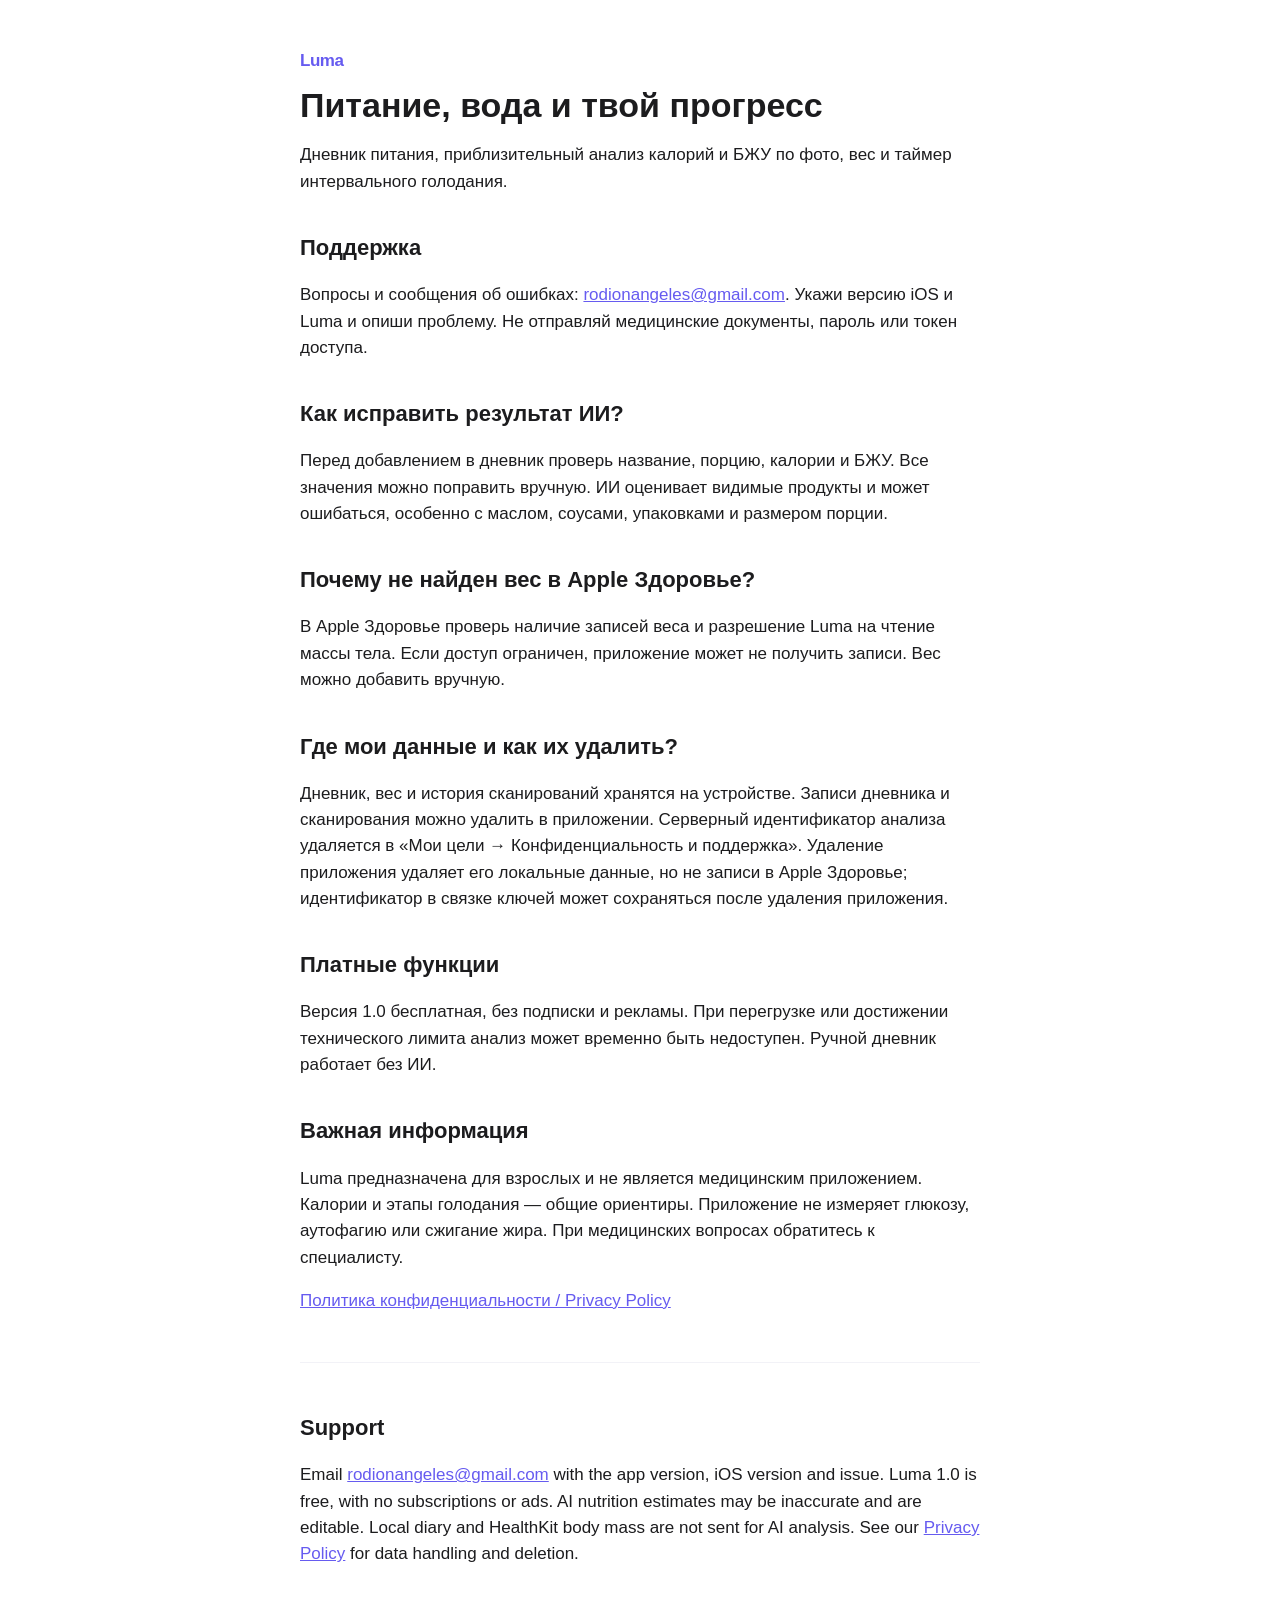
==== index.html @ ff9ef5d7 "Publish Luma support and privacy policy" ====
<!doctype html><html lang="ru"><head><meta charset="utf-8"><meta name="viewport" content="width=device-width,initial-scale=1"><title>Luma — поддержка</title><link rel="stylesheet" href="style.css"></head><body><main>
<span class="brand">Luma</span><h1>Питание, вода и твой прогресс</h1><p>Дневник питания, приблизительный анализ калорий и БЖУ по фото, вес и таймер интервального голодания.</p>
<h2>Поддержка</h2><p>Вопросы и сообщения об ошибках: <a href="mailto:rodionangeles@gmail.com">rodionangeles@gmail.com</a>. Укажи версию iOS и Luma и опиши проблему. Не отправляй медицинские документы, пароль или токен доступа.</p>
<h2>Как исправить результат ИИ?</h2><p>Перед добавлением в дневник проверь название, порцию, калории и БЖУ. Все значения можно поправить вручную. ИИ оценивает видимые продукты и может ошибаться, особенно с маслом, соусами, упаковками и размером порции.</p>
<h2>Почему не найден вес в Apple Здоровье?</h2><p>В Apple Здоровье проверь наличие записей веса и разрешение Luma на чтение массы тела. Если доступ ограничен, приложение может не получить записи. Вес можно добавить вручную.</p>
<h2>Где мои данные и как их удалить?</h2><p>Дневник, вес и история сканирований хранятся на устройстве. Записи дневника и сканирования можно удалить в приложении. Серверный идентификатор анализа удаляется в «Мои цели → Конфиденциальность и поддержка». Удаление приложения удаляет его локальные данные, но не записи в Apple Здоровье; идентификатор в связке ключей может сохраняться после удаления приложения.</p>
<h2>Платные функции</h2><p>Версия 1.0 бесплатная, без подписки и рекламы. При перегрузке или достижении технического лимита анализ может временно быть недоступен. Ручной дневник работает без ИИ.</p>
<h2>Важная информация</h2><p>Luma предназначена для взрослых и не является медицинским приложением. Калории и этапы голодания — общие ориентиры. Приложение не измеряет глюкозу, аутофагию или сжигание жира. При медицинских вопросах обратитесь к специалисту.</p>
<p><a href="privacy.html">Политика конфиденциальности / Privacy Policy</a></p><hr>
<section lang="en"><h2>Support</h2><p>Email <a href="mailto:rodionangeles@gmail.com">rodionangeles@gmail.com</a> with the app version, iOS version and issue. Luma 1.0 is free, with no subscriptions or ads. AI nutrition estimates may be inaccurate and are editable. Local diary and HealthKit body mass are not sent for AI analysis. See our <a href="privacy.html#en">Privacy Policy</a> for data handling and deletion.</p></section>
</main></body></html>
---- style.css ----
:root { --bg: #ffffff; --text: #1c1c1e; --muted: #6e6e73; --accent: #665bf0; --card: #f2f2f7; }
@media (prefers-color-scheme: dark) {
  :root { --bg: #000000; --text: #f2f2f7; --muted: #a1a1a6; --accent: #928cff; --card: #1c1c1e; }
}
* { box-sizing: border-box; }
body { margin: 0; background: var(--bg); color: var(--text);
  font: 17px/1.55 -apple-system, BlinkMacSystemFont, "Segoe UI", Roboto, sans-serif; }
main { max-width: 720px; margin: 0 auto; padding: 48px 20px 64px; }
.brand { font-weight: 800; color: var(--accent); letter-spacing: -0.5px; text-decoration: none; }
h1 { font-size: 34px; line-height: 1.15; margin: 12px 0 8px; }
h2 { font-size: 22px; margin: 36px 0 8px; }
p, li { color: var(--text); }
.muted { color: var(--muted); font-size: 15px; }
a { color: var(--accent); }
.card { background: var(--card); border-radius: 16px; padding: 16px 20px; margin: 16px 0; }
hr { border: 0; border-top: 1px solid var(--card); margin: 48px 0; }
nav a { margin-right: 16px; font-size: 15px; }
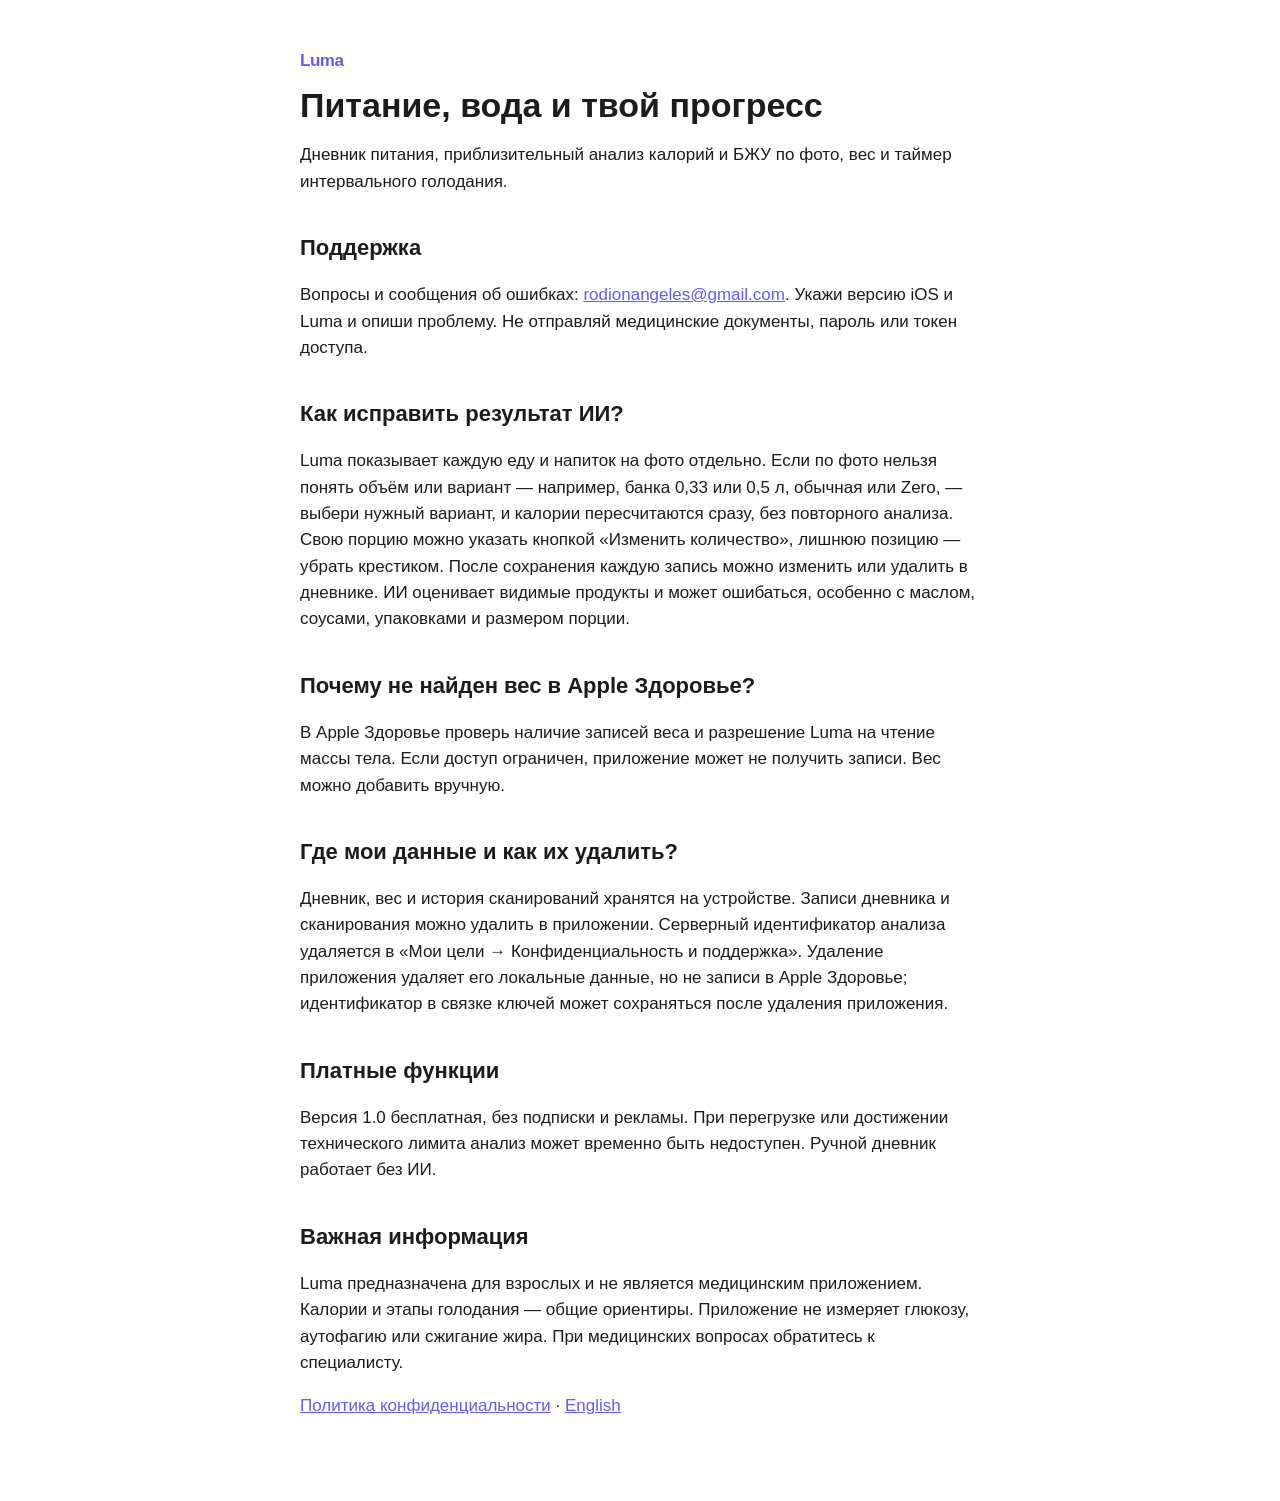
==== commit 890aabca: "Add English support and privacy pages; note language setting and per-item analysis Co-Authored-By: C" ====
--- a/index.html
+++ b/index.html
@@ -1,11 +1,10 @@
 <!doctype html><html lang="ru"><head><meta charset="utf-8"><meta name="viewport" content="width=device-width,initial-scale=1"><title>Luma — поддержка</title><link rel="stylesheet" href="style.css"></head><body><main>
 <span class="brand">Luma</span><h1>Питание, вода и твой прогресс</h1><p>Дневник питания, приблизительный анализ калорий и БЖУ по фото, вес и таймер интервального голодания.</p>
 <h2>Поддержка</h2><p>Вопросы и сообщения об ошибках: <a href="mailto:rodionangeles@gmail.com">rodionangeles@gmail.com</a>. Укажи версию iOS и Luma и опиши проблему. Не отправляй медицинские документы, пароль или токен доступа.</p>
-<h2>Как исправить результат ИИ?</h2><p>Перед добавлением в дневник проверь название, порцию, калории и БЖУ. Все значения можно поправить вручную. ИИ оценивает видимые продукты и может ошибаться, особенно с маслом, соусами, упаковками и размером порции.</p>
+<h2>Как исправить результат ИИ?</h2><p>Luma показывает каждую еду и напиток на фото отдельно. Если по фото нельзя понять объём или вариант — например, банка 0,33 или 0,5 л, обычная или Zero, — выбери нужный вариант, и калории пересчитаются сразу, без повторного анализа. Свою порцию можно указать кнопкой «Изменить количество», лишнюю позицию — убрать крестиком. После сохранения каждую запись можно изменить или удалить в дневнике. ИИ оценивает видимые продукты и может ошибаться, особенно с маслом, соусами, упаковками и размером порции.</p>
 <h2>Почему не найден вес в Apple Здоровье?</h2><p>В Apple Здоровье проверь наличие записей веса и разрешение Luma на чтение массы тела. Если доступ ограничен, приложение может не получить записи. Вес можно добавить вручную.</p>
 <h2>Где мои данные и как их удалить?</h2><p>Дневник, вес и история сканирований хранятся на устройстве. Записи дневника и сканирования можно удалить в приложении. Серверный идентификатор анализа удаляется в «Мои цели → Конфиденциальность и поддержка». Удаление приложения удаляет его локальные данные, но не записи в Apple Здоровье; идентификатор в связке ключей может сохраняться после удаления приложения.</p>
 <h2>Платные функции</h2><p>Версия 1.0 бесплатная, без подписки и рекламы. При перегрузке или достижении технического лимита анализ может временно быть недоступен. Ручной дневник работает без ИИ.</p>
 <h2>Важная информация</h2><p>Luma предназначена для взрослых и не является медицинским приложением. Калории и этапы голодания — общие ориентиры. Приложение не измеряет глюкозу, аутофагию или сжигание жира. При медицинских вопросах обратитесь к специалисту.</p>
-<p><a href="privacy.html">Политика конфиденциальности / Privacy Policy</a></p><hr>
-<section lang="en"><h2>Support</h2><p>Email <a href="mailto:rodionangeles@gmail.com">rodionangeles@gmail.com</a> with the app version, iOS version and issue. Luma 1.0 is free, with no subscriptions or ads. AI nutrition estimates may be inaccurate and are editable. Local diary and HealthKit body mass are not sent for AI analysis. See our <a href="privacy.html#en">Privacy Policy</a> for data handling and deletion.</p></section>
+<p><a href="privacy.html">Политика конфиденциальности</a> · <a href="en/">English</a></p>
 </main></body></html>
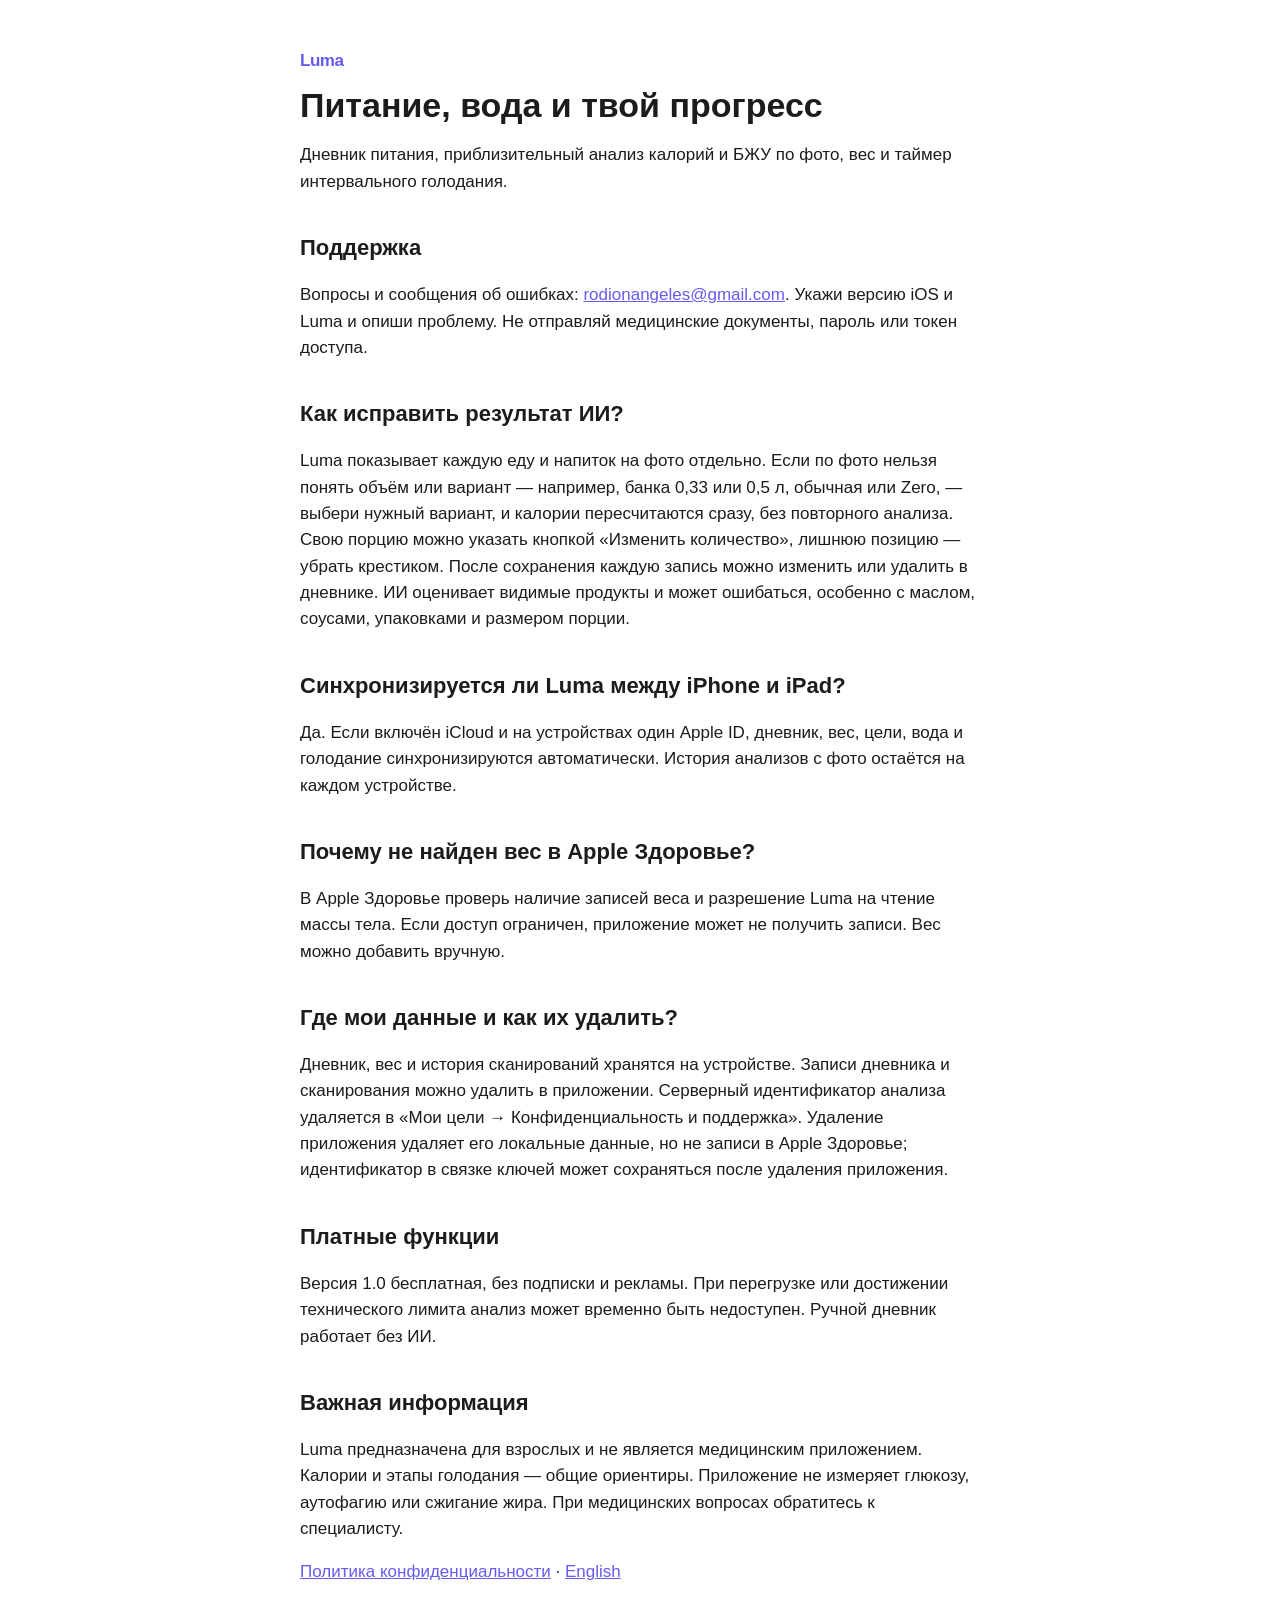
==== commit eacd4557: "Describe iCloud sync of diary, weight, goals, water and fasting Co-Authored-By: Claude Opus 5.5 <nor" ====
--- a/index.html
+++ b/index.html
@@ -2,6 +2,7 @@
 <span class="brand">Luma</span><h1>Питание, вода и твой прогресс</h1><p>Дневник питания, приблизительный анализ калорий и БЖУ по фото, вес и таймер интервального голодания.</p>
 <h2>Поддержка</h2><p>Вопросы и сообщения об ошибках: <a href="mailto:rodionangeles@gmail.com">rodionangeles@gmail.com</a>. Укажи версию iOS и Luma и опиши проблему. Не отправляй медицинские документы, пароль или токен доступа.</p>
 <h2>Как исправить результат ИИ?</h2><p>Luma показывает каждую еду и напиток на фото отдельно. Если по фото нельзя понять объём или вариант — например, банка 0,33 или 0,5 л, обычная или Zero, — выбери нужный вариант, и калории пересчитаются сразу, без повторного анализа. Свою порцию можно указать кнопкой «Изменить количество», лишнюю позицию — убрать крестиком. После сохранения каждую запись можно изменить или удалить в дневнике. ИИ оценивает видимые продукты и может ошибаться, особенно с маслом, соусами, упаковками и размером порции.</p>
+<h2>Синхронизируется ли Luma между iPhone и iPad?</h2><p>Да. Если включён iCloud и на устройствах один Apple ID, дневник, вес, цели, вода и голодание синхронизируются автоматически. История анализов с фото остаётся на каждом устройстве.</p>
 <h2>Почему не найден вес в Apple Здоровье?</h2><p>В Apple Здоровье проверь наличие записей веса и разрешение Luma на чтение массы тела. Если доступ ограничен, приложение может не получить записи. Вес можно добавить вручную.</p>
 <h2>Где мои данные и как их удалить?</h2><p>Дневник, вес и история сканирований хранятся на устройстве. Записи дневника и сканирования можно удалить в приложении. Серверный идентификатор анализа удаляется в «Мои цели → Конфиденциальность и поддержка». Удаление приложения удаляет его локальные данные, но не записи в Apple Здоровье; идентификатор в связке ключей может сохраняться после удаления приложения.</p>
 <h2>Платные функции</h2><p>Версия 1.0 бесплатная, без подписки и рекламы. При перегрузке или достижении технического лимита анализ может временно быть недоступен. Ручной дневник работает без ИИ.</p>
